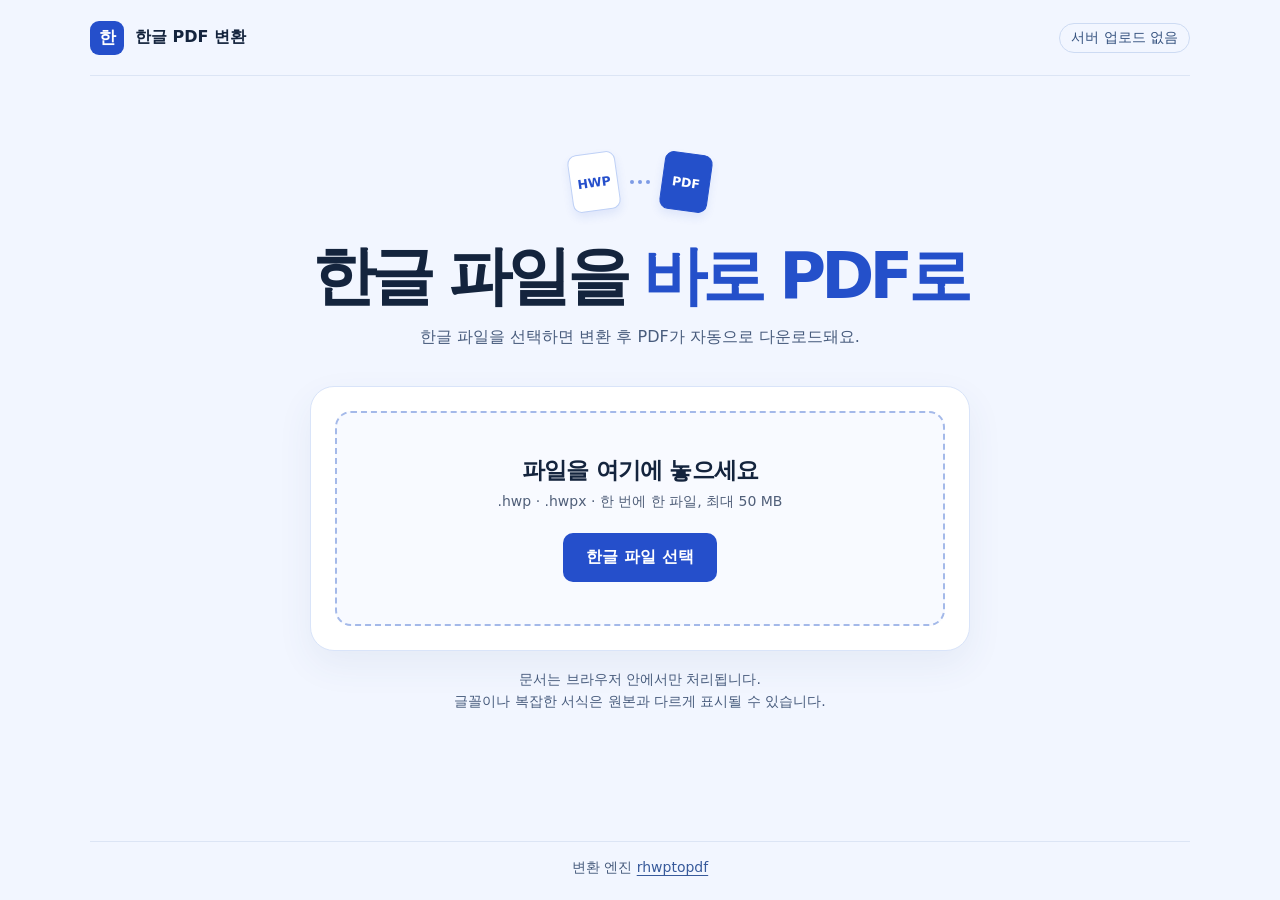
==== hwp-pdf/index.html @ 2e519341 "Publish standalone HWP and HWPX to PDF converter" ====
<!doctype html>
<html lang="ko">
<head>
  <meta charset="utf-8">
  <meta name="viewport" content="width=device-width, initial-scale=1">
  <meta name="description" content="한글 HWP·HWPX를 브라우저에서 바로 PDF로 변환하고 다운로드하세요.">
  <meta name="referrer" content="no-referrer">
  <meta http-equiv="Content-Security-Policy" content="default-src 'none'; script-src 'unsafe-inline' 'wasm-unsafe-eval'; style-src 'unsafe-inline'; connect-src https://sanguneo.github.io https://cdn.jsdelivr.net https://raw.githubusercontent.com; worker-src blob:; base-uri 'none'; form-action 'none'">
  <title>한글 PDF 변환</title>
  <style>
    :root { font-family: system-ui, "Malgun Gothic", "Apple SD Gothic Neo", sans-serif; color: #14243d; background: #f2f6ff; color-scheme: light; }
    *, *::before, *::after { box-sizing: border-box; }
    body { margin: 0; min-height: 100vh; display: grid; grid-template-rows: auto 1fr auto; }
    header, footer { width: min(1100px, 100% - 48px); margin-inline: auto; }
    header { display: flex; justify-content: space-between; align-items: center; min-height: 76px; gap: 14px; border-bottom: 1px solid #dce5f5; }
    .brand { display: flex; align-items: center; gap: 11px; font-weight: 750; }
    .mark { background: #254fcb; color: white; width: 34px; height: 34px; display: grid; place-items: center; border-radius: 9px; font-size: 17px; }
    .privacy { color: #34517e; font-size: .875rem; padding: 5px 11px; border: 1px solid #cddbf3; border-radius: 999px; }
    main { width: min(660px, 100% - 36px); margin: 0 auto; padding: clamp(38px, 8vh, 90px) 0 46px; text-align: center; }
    h1 { font-size: clamp(2.2rem, 7vw, 4rem); letter-spacing: -.075em; margin: 16px 0 12px; line-height: 1.13; font-weight: 820; }
    h1 span { color: #2450ca; white-space: nowrap; }
    .intro { color: #485c7d; margin: 0 auto 35px; line-height: 1.65; }
    .art { display: flex; align-items: center; justify-content: center; gap: 12px; margin: 0 auto 24px; height: 68px; }
    .page { display: grid; place-items: center; height: 58px; width: 48px; border: 1px solid #bfd1f6; border-radius: 9px; font: 750 .78rem system-ui; box-shadow: 0 5px 10px #254fcb18; background: white; color: #254fcb; transform: rotate(-8deg); }
    .page.pdf { transform: rotate(8deg); background: #2450ca; color: white; border-color: #2450ca; }
    .art .dots { display: flex; gap: 4px; }
    .art .dots i { display: block; background: #7e9be5; width: 4px; height: 4px; border-radius: 100%; }
    .work { background: #fff; box-shadow: 0 14px 36px #34527e12; border: 1px solid #d9e4f9; border-radius: 24px; padding: clamp(14px, 3.6vw, 24px); }
    .zone { background: #f8faff; border: 2px dashed #a4b9e9; border-radius: 16px; padding: clamp(29px, 5vw, 42px) 16px; transition: background .18s, border-color .18s; }
    .zone.active { background: #e4edff; border-color: #2450ca; }
    h2 { margin: 0 0 7px; letter-spacing: -.035em; font-size: clamp(1.12rem, 4.5vw, 1.42rem); }
    .formats { font-size: .875rem; color: #505f79; margin: 0 0 22px; }
    button, .download { display: inline-flex; align-items: center; justify-content: center; min-height: 49px; padding: 0 22px; border: 1px solid transparent; border-radius: 10px; font: 700 1rem system-ui; cursor: pointer; text-decoration: none; }
    button { color: #fff; background: #254fcb; }
    button:hover { background: #1941b8; }
    button:disabled { cursor: wait; background: #526991; }
    button:focus-visible, a:focus-visible { outline: 3px solid #123b9c; outline-offset: 4px; }
    .result { text-align: left; margin-top: 14px; padding: 13px 15px; border: 1px solid #d3e2f8; border-radius: 12px; background: #f5f9ff; }
    .result[data-state="error"] { background: #fff5f5; border-color: #f2c7cb; color: #84272d; }
    #status { font-weight: 700; margin: 0; line-height: 1.5; }
    #detail { color: inherit; margin: 3px 0 0; overflow-wrap: anywhere; font-size: .88rem; line-height: 1.5; }
    .download { min-height: 40px; margin-top: 10px; padding: 0 13px; border-color: #a7bced; color: #1941b8; background: #fff; }
    .download:hover { background: #e8efff; }
    .note { margin: 17px 0 0; color: #485c7d; font-size: .875rem; line-height: 1.6; }
    .note a { color: #375a9b; text-underline-offset: 3px; }
    footer { color: #485c7d; border-top: 1px solid #dce5f5; padding: 17px 0 23px; font-size: .875rem; text-align: center; }
    footer a { color: #375a9b; text-underline-offset: 3px; }
    [hidden] { display: none !important; }
    @media (max-width: 450px) { header, footer { width: calc(100% - 36px); } header { min-height: 62px; } .intro { font-size: .95rem; } }
    @media (prefers-reduced-motion: reduce) { *, *::before, *::after { transition: none !important; } }
  </style>
</head>
<body>
  <header>
    <div class="brand"><span class="mark" aria-hidden="true">한</span>한글 PDF 변환</div>
    <span class="privacy">서버 업로드 없음</span>
  </header>
  <main>
    <div class="art" aria-hidden="true"><span class="page">HWP</span><span class="dots"><i></i><i></i><i></i></span><span class="page pdf">PDF</span></div>
    <h1>한글 파일을 <span>바로 PDF로</span></h1>
    <p class="intro">한글 파일을 선택하면 변환 후 PDF가 자동으로 다운로드돼요.</p>
    <section class="work" aria-label="파일 변환">
      <div class="zone" id="zone">
        <h2>파일을 여기에 놓으세요</h2>
        <p class="formats" id="formats">.hwp · .hwpx · 한 번에 한 파일, 최대 50 MB</p>
        <button type="button" id="pick" aria-describedby="formats">한글 파일 선택</button>
        <input type="file" id="file" accept=".hwp,.hwpx" hidden>
      </div>
      <div class="result" id="result" hidden>
        <div role="status" aria-live="polite" aria-atomic="true"><p id="status"></p><p id="detail"></p></div>
        <a class="download" id="download" hidden>PDF 다시 다운로드</a>
      </div>
    </section>
    <p class="note">문서는 브라우저 안에서만 처리됩니다.<br>글꼴이나 복잡한 서식은 원본과 다르게 표시될 수 있습니다. <a href="https://sanguneo.github.io/rhwptopdf/" rel="noreferrer" id="fallback" hidden>변환 엔진 데모 열기</a></p>
  </main>
  <footer>변환 엔진 <a href="https://github.com/sanguneo/rhwptopdf" rel="noreferrer">rhwptopdf</a></footer>
  <noscript>파일을 변환하려면 브라우저에서 JavaScript를 켜 주세요.</noscript>
  <script id="engine-source" type="text/plain">
// rhwptopdf UMD bundle.
// Built by scripts/build_pkg_cdn.sh (Sub-AC 3.1).
// Source: wasm-pack --target no-modules + scripts/wrap_umd.mjs.
// DO NOT EDIT — regenerate with `scripts/build_pkg_cdn.sh`.
;(function (root, factory) {
  if (typeof exports === 'object' && typeof module !== 'undefined') {
    module.exports = factory();
  } else if (typeof define === 'function' && define.amd) {
    define([], factory);
  } else { root.RhwpToPdf = factory(); }
}(typeof self !== 'undefined' ? self : this, function () {
  'use strict';

var __rhwptopdf_bindgen = (function(exports) {
    let script_src;
    if (typeof document !== 'undefined' && document.currentScript !== null) {
        script_src = new URL(document.currentScript.src, location.href).toString();
    }

    /**
     * `analyzeHwp(bytes)` 결과 — `{ pageCount, fontsRequired }`.
     */
    class AnalyzeResult {
        static __wrap(ptr) {
            const obj = Object.create(AnalyzeResult.prototype);
            obj.__wbg_ptr = ptr;
            AnalyzeResultFinalization.register(obj, obj.__wbg_ptr, obj);
            return obj;
        }
        __destroy_into_raw() {
            const ptr = this.__wbg_ptr;
            this.__wbg_ptr = 0;
            AnalyzeResultFinalization.unregister(this);
            return ptr;
        }
        free() {
            const ptr = this.__destroy_into_raw();
            wasm.__wbg_analyzeresult_free(ptr, 0);
        }
        /**
         * @returns {string[]}
         */
        get fontsRequired() {
            const ret = wasm.analyzeresult_fontsRequired(this.__wbg_ptr);
            var v1 = getArrayJsValueFromWasm0(ret[0], ret[1]).slice();
            wasm.__wbindgen_free(ret[0], ret[1] * 4, 4);
            return v1;
        }
        /**
         * @returns {number}
         */
        get pageCount() {
            const ret = wasm.analyzeresult_pageCount(this.__wbg_ptr);
            return ret >>> 0;
        }
    }
    if (Symbol.dispose) AnalyzeResult.prototype[Symbol.dispose] = AnalyzeResult.prototype.free;
    exports.AnalyzeResult = AnalyzeResult;

    /**
     * HWP/HWPX 바이트를 분석하여 페이지 수와 사용 폰트 family 목록을 반환한다.
     * @param {Uint8Array} bytes
     * @returns {AnalyzeResult}
     */
    function analyzeHwp(bytes) {
        const ptr0 = passArray8ToWasm0(bytes, wasm.__wbindgen_malloc);
        const len0 = WASM_VECTOR_LEN;
        const ret = wasm.analyzeHwp(ptr0, len0);
        if (ret[2]) {
            throw takeFromExternrefTable0(ret[1]);
        }
        return AnalyzeResult.__wrap(ret[0]);
    }
    exports.analyzeHwp = analyzeHwp;

    /**
     * 등록된 PDF 변환용 폰트를 모두 해제한다.
     */
    function clearPdfFonts() {
        wasm.clearPdfFonts();
    }
    exports.clearPdfFonts = clearPdfFonts;

    /**
     * HWP 파일에서 썸네일 이미지만 경량 추출 (전체 파싱 없이).
     *
     * 반환: JSON `{ "format": "png"|"gif", "base64": "...", "width": N, "height": N }`
     * PrvImage 가 없으면 `null` 반환.
     * @param {Uint8Array} data
     * @returns {any}
     */
    function extractThumbnail(data) {
        const ptr0 = passArray8ToWasm0(data, wasm.__wbindgen_malloc);
        const len0 = WASM_VECTOR_LEN;
        const ret = wasm.extractThumbnail(ptr0, len0);
        return ret;
    }
    exports.extractThumbnail = extractThumbnail;

    /**
     * HWP/HWPX 바이트를 multi-page PDF 바이트로 변환한다.
     *
     * 각 페이지를 SVG 로 렌더한 뒤 `svg2pdf` 로 XObject 청크로 변환하고,
     * `pdf-writer` 로 page tree 를 직접 조립하여 하나의 PDF 로 합친다.
     *
     * 한글 글리프는 빌드 시 임베드된 `EMBEDDED_FONTS` 가 usvg fontdb 에 등록되어
     * 사용된다. 문서가 임베드 폰트와 다른 family 를 지정한 경우 usvg 의 family
     * fallback 으로 처리된다 (정확 매칭이 필요하면 SVG 단계에서
     * `HwpDocument::renderPageSvgWithFonts` 로 임베드한 SVG 를 별도 경로로 사용).
     * @param {Uint8Array} bytes
     * @returns {Uint8Array}
     */
    function hwpToPdf(bytes) {
        const ptr0 = passArray8ToWasm0(bytes, wasm.__wbindgen_malloc);
        const len0 = WASM_VECTOR_LEN;
        const ret = wasm.hwpToPdf(ptr0, len0);
        if (ret[3]) {
            throw takeFromExternrefTable0(ret[2]);
        }
        var v2 = getArrayU8FromWasm0(ret[0], ret[1]).slice();
        wasm.__wbindgen_free(ret[0], ret[1] * 1, 1);
        return v2;
    }
    exports.hwpToPdf = hwpToPdf;

    /**
     * WASM panic hook 초기화 (한 번만 실행)
     */
    function init_panic_hook() {
        wasm.init_panic_hook();
    }
    exports.init_panic_hook = init_panic_hook;

    /**
     * 디버깅: 현재 등록된 PDF 폰트 수와 fallback family 를 JSON 으로 반환.
     * @returns {string}
     */
    function pdfFontStatus() {
        let deferred1_0;
        let deferred1_1;
        try {
            const ret = wasm.pdfFontStatus();
            deferred1_0 = ret[0];
            deferred1_1 = ret[1];
            return getStringFromWasm0(ret[0], ret[1]);
        } finally {
            wasm.__wbindgen_free(deferred1_0, deferred1_1, 1);
        }
    }
    exports.pdfFontStatus = pdfFontStatus;

    /**
     * TTF/OTF 폰트 바이트를 PDF 변환용 fontdb 에 등록한다.
     *
     * 같은 폰트를 여러 번 호출하면 중복 등록된다 (`clearPdfFonts` 로 초기화).
     * 추출한 family name 을 keyword 로 serif / sans-serif 계열을 판별하여 해당 generic
     * fallback 으로 지정한다. 한 쪽만 등록된 상태에서는 다른 generic 도 같은 family 로
     * 채워둠 → 한 폰트만 있을 때 모든 글리프가 그 폰트로 fallback.
     * 반환값: 자동 추출된 family name (디버깅용). family 추출 실패 시 빈 문자열.
     * @param {Uint8Array} data
     * @returns {string}
     */
    function registerPdfFont(data) {
        let deferred2_0;
        let deferred2_1;
        try {
            const ptr0 = passArray8ToWasm0(data, wasm.__wbindgen_malloc);
            const len0 = WASM_VECTOR_LEN;
            const ret = wasm.registerPdfFont(ptr0, len0);
            deferred2_0 = ret[0];
            deferred2_1 = ret[1];
            return getStringFromWasm0(ret[0], ret[1]);
        } finally {
            wasm.__wbindgen_free(deferred2_0, deferred2_1, 1);
        }
    }
    exports.registerPdfFont = registerPdfFont;

    /**
     * @returns {string}
     */
    function version() {
        let deferred1_0;
        let deferred1_1;
        try {
            const ret = wasm.version();
            deferred1_0 = ret[0];
            deferred1_1 = ret[1];
            return getStringFromWasm0(ret[0], ret[1]);
        } finally {
            wasm.__wbindgen_free(deferred1_0, deferred1_1, 1);
        }
    }
    exports.version = version;
    function __wbg_get_imports() {
        const import0 = {
            __proto__: null,
            __wbg___wbindgen_throw_1506f2235d1bdba0: function(arg0, arg1) {
                throw new Error(getStringFromWasm0(arg0, arg1));
            },
            __wbg_error_a6fa202b58aa1cd3: function(arg0, arg1) {
                let deferred0_0;
                let deferred0_1;
                try {
                    deferred0_0 = arg0;
                    deferred0_1 = arg1;
                    console.error(getStringFromWasm0(arg0, arg1));
                } finally {
                    wasm.__wbindgen_free(deferred0_0, deferred0_1, 1);
                }
            },
            __wbg_new_227d7c05414eb861: function() {
                const ret = new Error();
                return ret;
            },
            __wbg_stack_3b0d974bbf31e44f: function(arg0, arg1) {
                const ret = arg1.stack;
                const ptr1 = passStringToWasm0(ret, wasm.__wbindgen_malloc, wasm.__wbindgen_realloc);
                const len1 = WASM_VECTOR_LEN;
                getDataViewMemory0().setInt32(arg0 + 4 * 1, len1, true);
                getDataViewMemory0().setInt32(arg0 + 4 * 0, ptr1, true);
            },
            __wbindgen_cast_0000000000000001: function(arg0, arg1) {
                // Cast intrinsic for `Ref(String) -> Externref`.
                const ret = getStringFromWasm0(arg0, arg1);
                return ret;
            },
            __wbindgen_init_externref_table: function() {
                const table = wasm.__wbindgen_externrefs;
                const offset = table.grow(4);
                table.set(0, undefined);
                table.set(offset + 0, undefined);
                table.set(offset + 1, null);
                table.set(offset + 2, true);
                table.set(offset + 3, false);
            },
        };
        return {
            __proto__: null,
            "./rhwptopdf_bg.js": import0,
        };
    }

    const AnalyzeResultFinalization = (typeof FinalizationRegistry === 'undefined')
        ? { register: () => {}, unregister: () => {} }
        : new FinalizationRegistry(ptr => wasm.__wbg_analyzeresult_free(ptr, 1));

    function getArrayJsValueFromWasm0(ptr, len) {
        ptr = ptr >>> 0;
        const mem = getDataViewMemory0();
        const result = [];
        for (let i = ptr; i < ptr + 4 * len; i += 4) {
            result.push(wasm.__wbindgen_externrefs.get(mem.getUint32(i, true)));
        }
        wasm.__externref_drop_slice(ptr, len);
        return result;
    }

    function getArrayU8FromWasm0(ptr, len) {
        ptr = ptr >>> 0;
        return getUint8ArrayMemory0().subarray(ptr / 1, ptr / 1 + len);
    }

    let cachedDataViewMemory0 = null;
    function getDataViewMemory0() {
        if (cachedDataViewMemory0 === null || cachedDataViewMemory0.buffer.detached === true || (cachedDataViewMemory0.buffer.detached === undefined && cachedDataViewMemory0.buffer !== wasm.memory.buffer)) {
            cachedDataViewMemory0 = new DataView(wasm.memory.buffer);
        }
        return cachedDataViewMemory0;
    }

    function getStringFromWasm0(ptr, len) {
        return decodeText(ptr >>> 0, len);
    }

    let cachedUint8ArrayMemory0 = null;
    function getUint8ArrayMemory0() {
        if (cachedUint8ArrayMemory0 === null || cachedUint8ArrayMemory0.byteLength === 0) {
            cachedUint8ArrayMemory0 = new Uint8Array(wasm.memory.buffer);
        }
        return cachedUint8ArrayMemory0;
    }

    function passArray8ToWasm0(arg, malloc) {
        const ptr = malloc(arg.length * 1, 1) >>> 0;
        getUint8ArrayMemory0().set(arg, ptr / 1);
        WASM_VECTOR_LEN = arg.length;
        return ptr;
    }

    function passStringToWasm0(arg, malloc, realloc) {
        if (realloc === undefined) {
            const buf = cachedTextEncoder.encode(arg);
            const ptr = malloc(buf.length, 1) >>> 0;
            getUint8ArrayMemory0().subarray(ptr, ptr + buf.length).set(buf);
            WASM_VECTOR_LEN = buf.length;
            return ptr;
        }

        let len = arg.length;
        let ptr = malloc(len, 1) >>> 0;

        const mem = getUint8ArrayMemory0();

        let offset = 0;

        for (; offset < len; offset++) {
            const code = arg.charCodeAt(offset);
            if (code > 0x7F) break;
            mem[ptr + offset] = code;
        }
        if (offset !== len) {
            if (offset !== 0) {
                arg = arg.slice(offset);
            }
            ptr = realloc(ptr, len, len = offset + arg.length * 3, 1) >>> 0;
            const view = getUint8ArrayMemory0().subarray(ptr + offset, ptr + len);
            const ret = cachedTextEncoder.encodeInto(arg, view);

            offset += ret.written;
            ptr = realloc(ptr, len, offset, 1) >>> 0;
        }

        WASM_VECTOR_LEN = offset;
        return ptr;
    }

    function takeFromExternrefTable0(idx) {
        const value = wasm.__wbindgen_externrefs.get(idx);
        wasm.__externref_table_dealloc(idx);
        return value;
    }

    let cachedTextDecoder = new TextDecoder('utf-8', { ignoreBOM: true, fatal: true });
    cachedTextDecoder.decode();
    function decodeText(ptr, len) {
        return cachedTextDecoder.decode(getUint8ArrayMemory0().subarray(ptr, ptr + len));
    }

    const cachedTextEncoder = new TextEncoder();

    if (!('encodeInto' in cachedTextEncoder)) {
        cachedTextEncoder.encodeInto = function (arg, view) {
            const buf = cachedTextEncoder.encode(arg);
            view.set(buf);
            return {
                read: arg.length,
                written: buf.length
            };
        };
    }

    let WASM_VECTOR_LEN = 0;

    let wasmModule, wasmInstance, wasm;
    function __wbg_finalize_init(instance, module) {
        wasmInstance = instance;
        wasm = instance.exports;
        wasmModule = module;
        cachedDataViewMemory0 = null;
        cachedUint8ArrayMemory0 = null;
        wasm.__wbindgen_start();
        return wasm;
    }

    async function __wbg_load(module, imports) {
        if (typeof Response === 'function' && module instanceof Response) {
            if (typeof WebAssembly.instantiateStreaming === 'function') {
                try {
                    return await WebAssembly.instantiateStreaming(module, imports);
                } catch (e) {
                    const validResponse = module.ok && expectedResponseType(module.type);

                    if (validResponse && module.headers.get('Content-Type') !== 'application/wasm') {
                        console.warn("`WebAssembly.instantiateStreaming` failed because your server does not serve Wasm with `application/wasm` MIME type. Falling back to `WebAssembly.instantiate` which is slower. Original error:\n", e);

                    } else { throw e; }
                }
            }

            const bytes = await module.arrayBuffer();
            return await WebAssembly.instantiate(bytes, imports);
        } else {
            const instance = await WebAssembly.instantiate(module, imports);

            if (instance instanceof WebAssembly.Instance) {
                return { instance, module };
            } else {
                return instance;
            }
        }

        function expectedResponseType(type) {
            switch (type) {
                case 'basic': case 'cors': case 'default': return true;
            }
            return false;
        }
    }

    function initSync(module) {
        if (wasm !== undefined) return wasm;


        if (module !== undefined) {
            if (Object.getPrototypeOf(module) === Object.prototype) {
                ({module} = module)
            } else {
                console.warn('using deprecated parameters for `initSync()`; pass a single object instead')
            }
        }

        const imports = __wbg_get_imports();
        if (!(module instanceof WebAssembly.Module)) {
            module = new WebAssembly.Module(module);
        }
        const instance = new WebAssembly.Instance(module, imports);
        return __wbg_finalize_init(instance, module);
    }

    async function __wbg_init(module_or_path) {
        if (wasm !== undefined) return wasm;


        if (module_or_path !== undefined) {
            if (Object.getPrototypeOf(module_or_path) === Object.prototype) {
                ({module_or_path} = module_or_path)
            } else {
                console.warn('using deprecated parameters for the initialization function; pass a single object instead')
            }
        }

        if (module_or_path === undefined && script_src !== undefined) {
            module_or_path = script_src.replace(/\.js$/, "_bg.wasm");
        }
        const imports = __wbg_get_imports();

        if (typeof module_or_path === 'string' || (typeof Request === 'function' && module_or_path instanceof Request) || (typeof URL === 'function' && module_or_path instanceof URL)) {
            module_or_path = fetch(module_or_path);
        }

        const { instance, module } = await __wbg_load(await module_or_path, imports);

        return __wbg_finalize_init(instance, module);
    }

    return Object.assign(__wbg_init, { initSync }, exports);
})({ __proto__: null });

  return __rhwptopdf_bindgen;
}));
</script>
  <script type="text/plain" id="engine-license">
MIT License

Copyright (c) 2026 sanguneo

Permission is hereby granted, free of charge, to any person obtaining a copy
of this software and associated documentation files (the "Software"), to deal
in the Software without restriction, including without limitation the rights
to use, copy, modify, merge, publish, distribute, sublicense, and/or sell
copies of the Software, and to permit persons to whom the Software is
furnished to do so, subject to the following conditions:

The above copyright notice and this permission notice shall be included in
all copies or substantial portions of the Software.

THE SOFTWARE IS PROVIDED "AS IS", WITHOUT WARRANTY OF ANY KIND, EXPRESS OR
IMPLIED, INCLUDING BUT NOT LIMITED TO THE WARRANTIES OF MERCHANTABILITY,
FITNESS FOR A PARTICULAR PURPOSE AND NONINFRINGEMENT. IN NO EVENT SHALL THE
AUTHORS OR COPYRIGHT HOLDERS BE LIABLE FOR ANY CLAIM, DAMAGES OR OTHER
LIABILITY, WHETHER IN AN ACTION OF CONTRACT, TORT OR OTHERWISE, ARISING FROM,
OUT OF OR IN CONNECTION WITH THE SOFTWARE OR THE USE OR OTHER DEALINGS IN
THE SOFTWARE.

--------------------------------------------------------------------------------
THIRD-PARTY ATTRIBUTIONS
--------------------------------------------------------------------------------

This product includes software derived from the rhwp project
(https://github.com/edwardkim/rhwp), which is licensed under the Apache
License, Version 2.0. The required attribution notices, modification record,
and a verbatim copy of the Apache-2.0 license text are reproduced in the
companion `NOTICE` file at the repository root. Recipients of this Software
must continue to comply with the terms of the Apache License, Version 2.0
with respect to the portions of the Software that were derived from rhwp.


================================================================================
rhwptopdf — NOTICE
================================================================================

Copyright (c) 2026 sanguneo.

The rhwptopdf crate as a whole is distributed under the MIT License (see the
`LICENSE` file at the repository root).

This product includes software derived from the rhwp project:

    Project   : rhwp
    Upstream  : https://github.com/edwardkim/rhwp
    License   : Apache License, Version 2.0
    Copyright : Copyright (c) Edward Kim and the rhwp contributors.
    Role      : Source-code donor. The HWP/HWPX parser and the layout
                renderer modules of rhwptopdf were cherry-picked from rhwp
                into this fresh Cargo crate.

Per Section 4 of the Apache License, Version 2.0, the following attribution
notices, modification record, and a verbatim copy of the Apache-2.0 license
text are retained in this NOTICE file. Recipients of rhwptopdf that
redistribute the Software (in source or binary form) must preserve these
notices.

--------------------------------------------------------------------------------
1. Files derived from rhwp
--------------------------------------------------------------------------------

The following directories of this repository contain code that was
cherry-picked from rhwp and subsequently modified for use in rhwptopdf:

    src/parser/      — HWP (binary) and HWPX (XML) parsing modules.
    src/renderer/    — Layout, text-shape, paragraph, and page-composition
                       modules (excluding `src/renderer/pdf.rs`, which is
                       original to rhwptopdf and is licensed under MIT only).

Where the upstream rhwp source files carried copyright headers, those
headers are preserved verbatim in the corresponding files in this
repository. New files contributed by the rhwptopdf project carry only the
rhwptopdf MIT copyright.

--------------------------------------------------------------------------------
2. Record of modifications (Apache-2.0 §4(b))
--------------------------------------------------------------------------------

The rhwptopdf project has modified the rhwp source code in the following
material ways:

  * Removed the upstream CLI entry point (`main.rs`) and any binary-only
    surface; rhwptopdf ships as a `cdylib` + `rlib` library only.
  * Restructured the crate to target `wasm32-unknown-unknown` for use as a
    browser WASM library.
  * Added a Rust-native PDF backend (`src/renderer/pdf.rs`) that produces
    vector PDFs with selectable Unicode text. This file is original to
    rhwptopdf and is **not** derived from rhwp.
  * Added `wasm-bindgen` bindings that expose the two-call public API
    (`analyzeHwp`, `convertRhwpToPdf`) to browser JavaScript.
  * Added font-supply plumbing (`options.fonts`) and CDN-fallback Korean
    font loading; rhwp's font handling was simplified or replaced as
    needed.
  * Added a structured `Warning` channel and a `strict` error mode that
    are not present upstream.
  * Refactored module boundaries, error types, and public/internal
    visibility to fit the rhwptopdf public API surface.

Further or finer-grained modifications may be recorded in the per-file
headers of derived files.

--------------------------------------------------------------------------------
3. Apache License, Version 2.0 — verbatim text
--------------------------------------------------------------------------------

                                 Apache License
                           Version 2.0, January 2004
                        http://www.apache.org/licenses/

   TERMS AND CONDITIONS FOR USE, REPRODUCTION, AND DISTRIBUTION

   1. Definitions.

      "License" shall mean the terms and conditions for use, reproduction,
      and distribution as defined by Sections 1 through 9 of this document.

      "Licensor" shall mean the copyright owner or entity authorized by
      the copyright owner that is granting the License.

      "Legal Entity" shall mean the union of the acting entity and all
      other entities that control, are controlled by, or are under common
      control with that entity. For the purposes of this definition,
      "control" means (i) the power, direct or indirect, to cause the
      direction or management of such entity, whether by contract or
      otherwise, or (ii) ownership of fifty percent (50%) or more of the
      outstanding shares, or (iii) beneficial ownership of such entity.

      "You" (or "Your") shall mean an individual or Legal Entity
      exercising permissions granted by this License.

      "Source" form shall mean the preferred form for making modifications,
      including but not limited to software source code, documentation
      source, and configuration files.

      "Object" form shall mean any form resulting from mechanical
      transformation or translation of a Source form, including but
      not limited to compiled object code, generated documentation,
      and conversions to other media types.

      "Work" shall mean the work of authorship, whether in Source or
      Object form, made available under the License, as indicated by a
      copyright notice that is included in or attached to the work
      (an example is provided in the Appendix below).

      "Derivative Works" shall mean any work, whether in Source or Object
      form, that is based on (or derived from) the Work and for which the
      editorial revisions, annotations, elaborations, or other modifications
      represent, as a whole, an original work of authorship. For the purposes
      of this License, Derivative Works shall not include works that remain
      separable from, or merely link (or bind by name) to the interfaces of,
      the Work and Derivative Works thereof.

      "Contribution" shall mean any work of authorship, including
      the original version of the Work and any modifications or additions
      to that Work or Derivative Works thereof, that is intentionally
      submitted to Licensor for inclusion in the Work by the copyright owner
      or by an individual or Legal Entity authorized to submit on behalf of
      the copyright owner. For the purposes of this definition, "submitted"
      means any form of electronic, verbal, or written communication sent
      to the Licensor or its representatives, including but not limited to
      communication on electronic mailing lists, source code control systems,
      and issue tracking systems that are managed by, or on behalf of, the
      Licensor for the purpose of discussing and improving the Work, but
      excluding communication that is conspicuously marked or otherwise
      designated in writing by the copyright owner as "Not a Contribution."

      "Contributor" shall mean Licensor and any individual or Legal Entity
      on behalf of whom a Contribution has been received by Licensor and
      subsequently incorporated within the Work.

   2. Grant of Copyright License. Subject to the terms and conditions of
      this License, each Contributor hereby grants to You a perpetual,
      worldwide, non-exclusive, no-charge, royalty-free, irrevocable
      copyright license to reproduce, prepare Derivative Works of,
      publicly display, publicly perform, sublicense, and distribute the
      Work and such Derivative Works in Source or Object form.

   3. Grant of Patent License. Subject to the terms and conditions of
      this License, each Contributor hereby grants to You a perpetual,
      worldwide, non-exclusive, no-charge, royalty-free, irrevocable
      (except as stated in this section) patent license to make, have made,
      use, offer to sell, sell, import, and otherwise transfer the Work,
      where such license applies only to those patent claims licensable
      by such Contributor that are necessarily infringed by their
      Contribution(s) alone or by combination of their Contribution(s)
      with the Work to which such Contribution(s) was submitted. If You
      institute patent litigation against any entity (including a
      cross-claim or counterclaim in a lawsuit) alleging that the Work
      or a Contribution incorporated within the Work constitutes direct
      or contributory patent infringement, then any patent licenses
      granted to You under this License for that Work shall terminate
      as of the date such litigation is filed.

   4. Redistribution. You may reproduce and distribute copies of the
      Work or Derivative Works thereof in any medium, with or without
      modifications, and in Source or Object form, provided that You
      meet the following conditions:

      (a) You must give any other recipients of the Work or
          Derivative Works a copy of this License; and

      (b) You must cause any modified files to carry prominent notices
          stating that You changed the files; and

      (c) You must retain, in the Source form of any Derivative Works
          that You distribute, all copyright, patent, trademark, and
          attribution notices from the Source form of the Work,
          excluding those notices that do not pertain to any part of
          the Derivative Works; and

      (d) If the Work includes a "NOTICE" text file as part of its
          distribution, then any Derivative Works that You distribute must
          include a readable copy of the attribution notices contained
          within such NOTICE file, excluding those notices that do not
          pertain to any part of the Derivative Works, in at least one
          of the following places: within a NOTICE text file distributed
          as part of the Derivative Works; within the Source form or
          documentation, if provided along with the Derivative Works; or,
          within a display generated by the Derivative Works, if and
          wherever such third-party notices normally appear. The contents
          of the NOTICE file are for informational purposes only and
          do not modify the License. You may add Your own attribution
          notices within Derivative Works that You distribute, alongside
          or as an addendum to the NOTICE text from the Work, provided
          that such additional attribution notices cannot be construed
          as modifying the License.

      You may add Your own copyright statement to Your modifications and
      may provide additional or different license terms and conditions
      for use, reproduction, or distribution of Your modifications, or
      for any such Derivative Works as a whole, provided Your use,
      reproduction, and distribution of the Work otherwise complies with
      the conditions stated in this License.

   5. Submission of Contributions. Unless You explicitly state otherwise,
      any Contribution intentionally submitted for inclusion in the Work
      by You to the Licensor shall be under the terms and conditions of
      this License, without any additional terms or conditions.
      Notwithstanding the above, nothing herein shall supersede or modify
      the terms of any separate license agreement you may have executed
      with Licensor regarding such Contributions.

   6. Trademarks. This License does not grant permission to use the trade
      names, trademarks, service marks, or product names of the Licensor,
      except as required for describing the origin of the Work and
      reproducing the content of the NOTICE file.

   7. Disclaimer of Warranty. Unless required by applicable law or
      agreed to in writing, Licensor provides the Work (and each
      Contributor provides its Contributions) on an "AS IS" BASIS,
      WITHOUT WARRANTIES OR CONDITIONS OF ANY KIND, either express or
      implied, including, without limitation, any warranties or conditions
      of TITLE, NON-INFRINGEMENT, MERCHANTABILITY, or FITNESS FOR A
      PARTICULAR PURPOSE. You are solely responsible for determining the
      appropriateness of using or redistributing the Work and assume any
      risks associated with Your exercise of permissions under this License.

   8. Limitation of Liability. In no event and under no legal theory,
      whether in tort (including negligence), contract, or otherwise,
      unless required by applicable law (such as deliberate and grossly
      negligent acts) or agreed to in writing, shall any Contributor be
      liable to You for damages, including any direct, indirect, special,
      incidental, or consequential damages of any character arising as a
      result of this License or out of the use or inability to use the
      Work (including but not limited to damages for loss of goodwill,
      work stoppage, computer failure or malfunction, or any and all
      other commercial damages or losses), even if such Contributor
      has been advised of the possibility of such damages.

   9. Accepting Warranty or Additional Liability. While redistributing
      the Work or Derivative Works thereof, You may choose to offer,
      and charge a fee for, acceptance of support, warranty, indemnity,
      or other liability obligations and/or rights consistent with this
      License. However, in accepting such obligations, You may act only
      on Your own behalf and on Your sole responsibility, not on behalf
      of any other Contributor, and only if You agree to indemnify,
      defend, and hold each Contributor harmless for any liability
      incurred by, or claims asserted against, such Contributor by reason
      of your accepting any such warranty or additional liability.

   END OF TERMS AND CONDITIONS

   APPENDIX: How to apply the Apache License to your work.

      To apply the Apache License to your work, attach the following
      boilerplate notice, with the fields enclosed by brackets "[]"
      replaced with your own identifying information. (Don't include
      the brackets!)  The text should be enclosed in the appropriate
      comment syntax for the file format. We also recommend that a
      file or class name and description of purpose be included on the
      same "printed page" as the copyright notice for easier
      identification within third-party archives.

   Copyright [yyyy] [name of copyright owner]

   Licensed under the Apache License, Version 2.0 (the "License");
   you may not use this file except in compliance with the License.
   You may obtain a copy of the License at

       http://www.apache.org/licenses/LICENSE-2.0

   Unless required by applicable law or agreed to in writing, software
   distributed under the License is distributed on an "AS IS" BASIS,
   WITHOUT WARRANTIES OR CONDITIONS OF ANY KIND, either express or
   implied. See the License for the specific language governing
   permissions and limitations under the License.

--------------------------------------------------------------------------------
End of NOTICE.
--------------------------------------------------------------------------------
</script>
  <script id="worker-source" type="text/plain">
    const engineVersion = 'v0.2.2';
    const fontVersion = '06bfe0d62a98375cb09c942fa18e68bd32cff057';
    const wasmFile = 'rhwptopdf.umd_bg.wasm';
    let engineReady;

    async function getBytes(urls, valid) {
      const controller = new AbortController();
      try {
        return await Promise.any(urls.map(async (url) => {
          const signal = AbortSignal.any([controller.signal, AbortSignal.timeout(18000)]);
          const response = await fetch(url, { credentials: 'omit', signal });
          if (!response.ok) throw new Error('Resource unavailable');
          const bytes = new Uint8Array(await response.arrayBuffer());
          if (!valid(bytes)) throw new Error('Invalid resource');
          return bytes;
        }));
      } finally {
        controller.abort();
      }
    }
    function getFont(path) {
      return getBytes([
        'https://cdn.jsdelivr.net/gh/google/fonts@' + fontVersion + '/ofl/' + path,
        'https://raw.githubusercontent.com/google/fonts/' + fontVersion + '/ofl/' + path
      ], (bytes) => bytes.length > 1000 && bytes[0] === 0 && bytes[1] === 1 && bytes[2] === 0 && bytes[3] === 0);
    }
    async function initialize() {
      const engine = self.RhwpToPdf;
      const wasm = await getBytes([
        'https://cdn.jsdelivr.net/gh/sanguneo/rhwptopdf@' + engineVersion + '/demo/vendor/' + wasmFile,
        'https://raw.githubusercontent.com/sanguneo/rhwptopdf/' + engineVersion + '/demo/vendor/' + wasmFile,
        'https://sanguneo.github.io/rhwptopdf/vendor/' + wasmFile
      ], (bytes) => bytes.length === 6309488 && bytes[0] === 0 && bytes[1] === 97 && bytes[2] === 115 && bytes[3] === 109);
      await engine({ module_or_path: wasm });
      const fonts = await Promise.allSettled([
        getFont('nanumgothic/NanumGothic-Regular.ttf'),
        getFont('nanummyeongjo/NanumMyeongjo-Regular.ttf')
      ]);
      let registered = 0;
      for (const font of fonts) {
        if (font.status !== 'fulfilled') continue;
        try {
          if (engine.registerPdfFont(font.value)) registered++;
        } catch {
          // The other Korean font can also render the document.
        }
      }
      if (!registered) throw new Error('Korean font unavailable');
      return engine;
    }
    self.onmessage = async ({ data }) => {
      let engine;
      try {
        engineReady ??= initialize();
        engine = await engineReady;
      } catch {
        engineReady = undefined;
        self.postMessage({ type: 'engine-error', message: '변환 엔진이나 한글 글꼴을 불러오지 못했어요. 잠시 뒤 다시 시도해 주세요.' });
        return;
      }
      self.postMessage({ type: 'converting' });
      try {
        const source = new Uint8Array(data);
        const info = engine.analyzeHwp(source);
        const { pageCount } = info;
        info.free?.();
        if (!Number.isInteger(pageCount) || pageCount < 1) throw new Error('Empty document');
        const pdf = engine.hwpToPdf(source);
        if (new TextDecoder().decode(pdf.subarray(0, 5)) !== '%PDF-') throw new Error('Invalid PDF');
        const bytes = pdf.slice().buffer;
        self.postMessage({ type: 'done', bytes, pageCount }, [bytes]);
      } catch {
        self.postMessage({ type: 'error', message: '문서를 PDF로 바꾸지 못했어요. 파일이 한글에서 열리는지, 암호가 걸려 있는지 확인해 주세요.' });
      }
    };
  </script>
  <script>
    const el = (id) => document.getElementById(id);
    const [zone, input, pick, result, status, detail, download] =
      ['zone', 'file', 'pick', 'result', 'status', 'detail', 'download'].map(el);
    let worker, pdfUrl, busy = false, timeout, activeFile;

    function show(state, title, text = '') {
      result.hidden = false;
      result.dataset.state = state;
      status.textContent = title;
      detail.textContent = text;
      detail.hidden = !text;
      download.hidden = state !== 'done';
    }
    function finish() {
      clearTimeout(timeout);
      busy = false;
      pick.disabled = false;
      pick.textContent = '다른 한글 파일 선택';
      activeFile = undefined;
    }
    function failure(message, resetWorker = false) {
      if (resetWorker) {
        worker?.terminate();
        worker = undefined;
      }
      show('error', '변환할 수 없어요', message);
      finish();
    }
    function getWorker() {
      if (worker) return worker;
      const url = URL.createObjectURL(new Blob([el('engine-source').textContent, '\n', el('worker-source').textContent], { type: 'text/javascript' }));
      try {
        worker = new Worker(url);
      } finally {
        URL.revokeObjectURL(url);
      }
      worker.addEventListener('error', () => {
        el('fallback').hidden = false;
        failure('변환 도구를 시작하지 못했어요. 페이지를 새로고침해 다시 시도해 주세요.', true);
      });
      worker.addEventListener('message', ({ data }) => {
        if (!busy) return;
        if (data.type === 'converting') {
          show('working', 'PDF로 변환 중…', activeFile.name);
        } else if (data.type === 'error' || data.type === 'engine-error') {
          el('fallback').hidden = data.type !== 'engine-error';
          failure(data.message, data.type === 'engine-error');
        } else if (data.type === 'done') {
          const name = activeFile.name.replace(/\.(hwp|hwpx)$/i, '') + '.pdf';
          pdfUrl = URL.createObjectURL(new Blob([data.bytes], { type: 'application/pdf' }));
          download.href = pdfUrl;
          download.download = name;
          show('done', 'PDF 변환 완료', name + ' · ' + data.pageCount + '쪽');
          finish();
          download.click();
        }
      });
      return worker;
    }
    async function convert(files) {
      if (busy || !files.length) return;
      if (pdfUrl) {
        URL.revokeObjectURL(pdfUrl);
        pdfUrl = undefined;
        download.removeAttribute('href');
      }
      if (files.length > 1) return show('error', '한 파일씩 변환할 수 있어요', '변환할 한글 파일 하나를 선택해 주세요.');
      const [file] = files;
      if (!/\.(hwp|hwpx)$/i.test(file.name)) return show('error', '한글 파일을 선택해 주세요', '.hwp 또는 .hwpx 파일을 열 수 있어요.');
      if (!file.size || file.size > 50_000_000) return show('error', '파일 크기를 확인해 주세요', '비어 있지 않은 50 MB 이하 파일을 선택해 주세요.');
      activeFile = file;
      el('fallback').hidden = true;
      busy = true;
      pick.disabled = true;
      pick.textContent = '변환 중…';
      show('working', '변환 준비 중…', file.name);
      try {
        const bytes = await file.arrayBuffer();
        const job = getWorker();
        timeout = setTimeout(() => failure('처리 시간이 길어 파일을 변환하지 못했어요. 파일을 다시 선택해 주세요.', true), 120000);
        job.postMessage(bytes, [bytes]);
      } catch {
        failure('파일을 읽거나 변환 도구를 시작하지 못했어요. 파일을 다시 선택해 주세요.');
      }
    }
    pick.addEventListener('click', () => input.click());
    input.addEventListener('change', () => {
      void convert([...input.files]);
      input.value = '';
    });
    window.addEventListener('dragover', (event) => {
      if (event.dataTransfer.types.includes('Files')) event.preventDefault();
    });
    window.addEventListener('drop', (event) => {
      if (event.dataTransfer.files.length) event.preventDefault();
    });
    zone.addEventListener('dragover', (event) => {
      if (!event.dataTransfer.types.includes('Files')) return;
      event.preventDefault();
      event.dataTransfer.dropEffect = busy ? 'none' : 'copy';
      zone.classList.toggle('active', !busy);
    });
    zone.addEventListener('dragleave', (event) => {
      if (!zone.contains(event.relatedTarget)) zone.classList.remove('active');
    });
    zone.addEventListener('drop', (event) => {
      event.preventDefault();
      zone.classList.remove('active');
      void convert([...event.dataTransfer.files]);
    });
  </script>
</body>
</html>
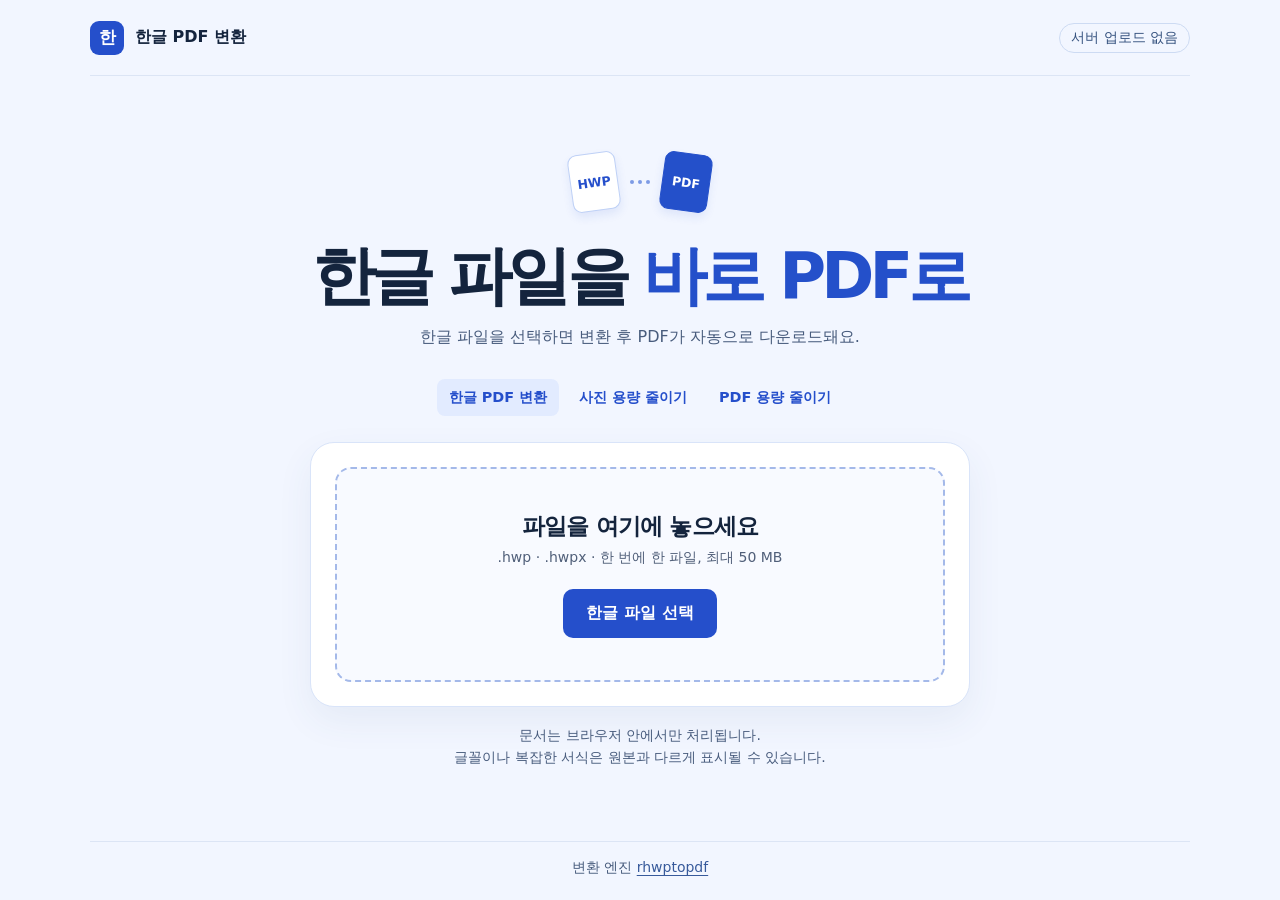
==== commit 9e081fd4: "Add browser-based photo and PDF compression tools" ====
--- a/hwp-pdf/index.html
+++ b/hwp-pdf/index.html
@@ -20,6 +20,9 @@
     h1 { font-size: clamp(2.2rem, 7vw, 4rem); letter-spacing: -.075em; margin: 16px 0 12px; line-height: 1.13; font-weight: 820; }
     h1 span { color: #2450ca; white-space: nowrap; }
     .intro { color: #485c7d; margin: 0 auto 35px; line-height: 1.65; }
+    .tools { display: flex; justify-content: center; flex-wrap: wrap; gap: 8px; margin: -7px 0 26px; }
+    .tools a { padding: 9px 12px; border-radius: 8px; color: #254fcb; font-size: .9rem; text-decoration: none; font-weight: 700; }
+    .tools a:hover, .tools a[aria-current] { background: #e2ebff; }
     .art { display: flex; align-items: center; justify-content: center; gap: 12px; margin: 0 auto 24px; height: 68px; }
     .page { display: grid; place-items: center; height: 58px; width: 48px; border: 1px solid #bfd1f6; border-radius: 9px; font: 750 .78rem system-ui; box-shadow: 0 5px 10px #254fcb18; background: white; color: #254fcb; transform: rotate(-8deg); }
     .page.pdf { transform: rotate(8deg); background: #2450ca; color: white; border-color: #2450ca; }
@@ -59,6 +62,11 @@
     <div class="art" aria-hidden="true"><span class="page">HWP</span><span class="dots"><i></i><i></i><i></i></span><span class="page pdf">PDF</span></div>
     <h1>한글 파일을 <span>바로 PDF로</span></h1>
     <p class="intro">한글 파일을 선택하면 변환 후 PDF가 자동으로 다운로드돼요.</p>
+    <nav class="tools" aria-label="파일 도구">
+      <a href="./" aria-current="page">한글 PDF 변환</a>
+      <a href="./compress.html">사진 용량 줄이기</a>
+      <a href="./compress.html?type=pdf">PDF 용량 줄이기</a>
+    </nav>
     <section class="work" aria-label="파일 변환">
       <div class="zone" id="zone">
         <h2>파일을 여기에 놓으세요</h2>
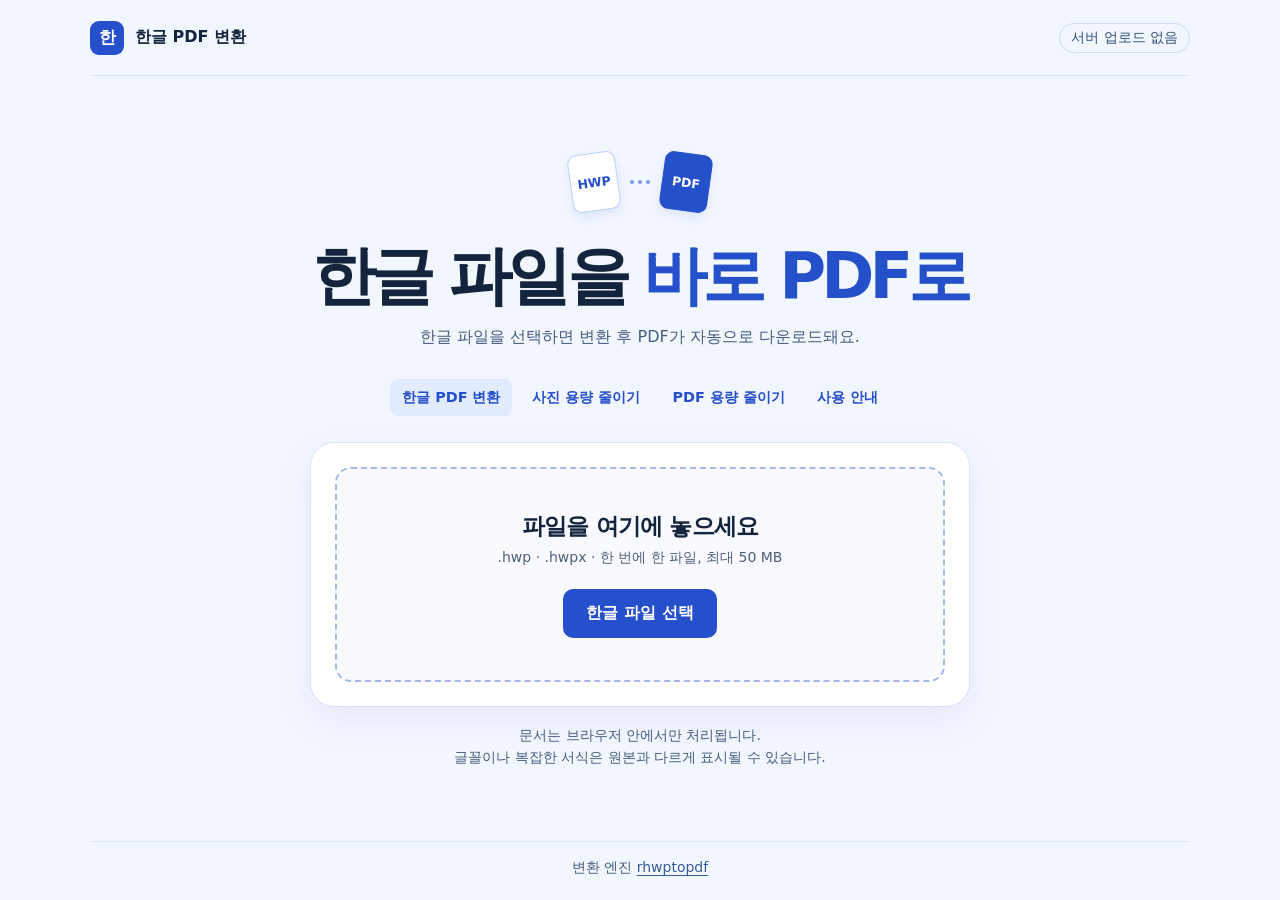
==== commit ef0d061a: "Add AdSense-enabled file tools guide and privacy disclosure" ====
--- a/hwp-pdf/index.html
+++ b/hwp-pdf/index.html
@@ -66,6 +66,7 @@
       <a href="./" aria-current="page">한글 PDF 변환</a>
       <a href="./compress.html">사진 용량 줄이기</a>
       <a href="./compress.html?type=pdf">PDF 용량 줄이기</a>
+      <a href="./guide.html">사용 안내</a>
     </nav>
     <section class="work" aria-label="파일 변환">
       <div class="zone" id="zone">
